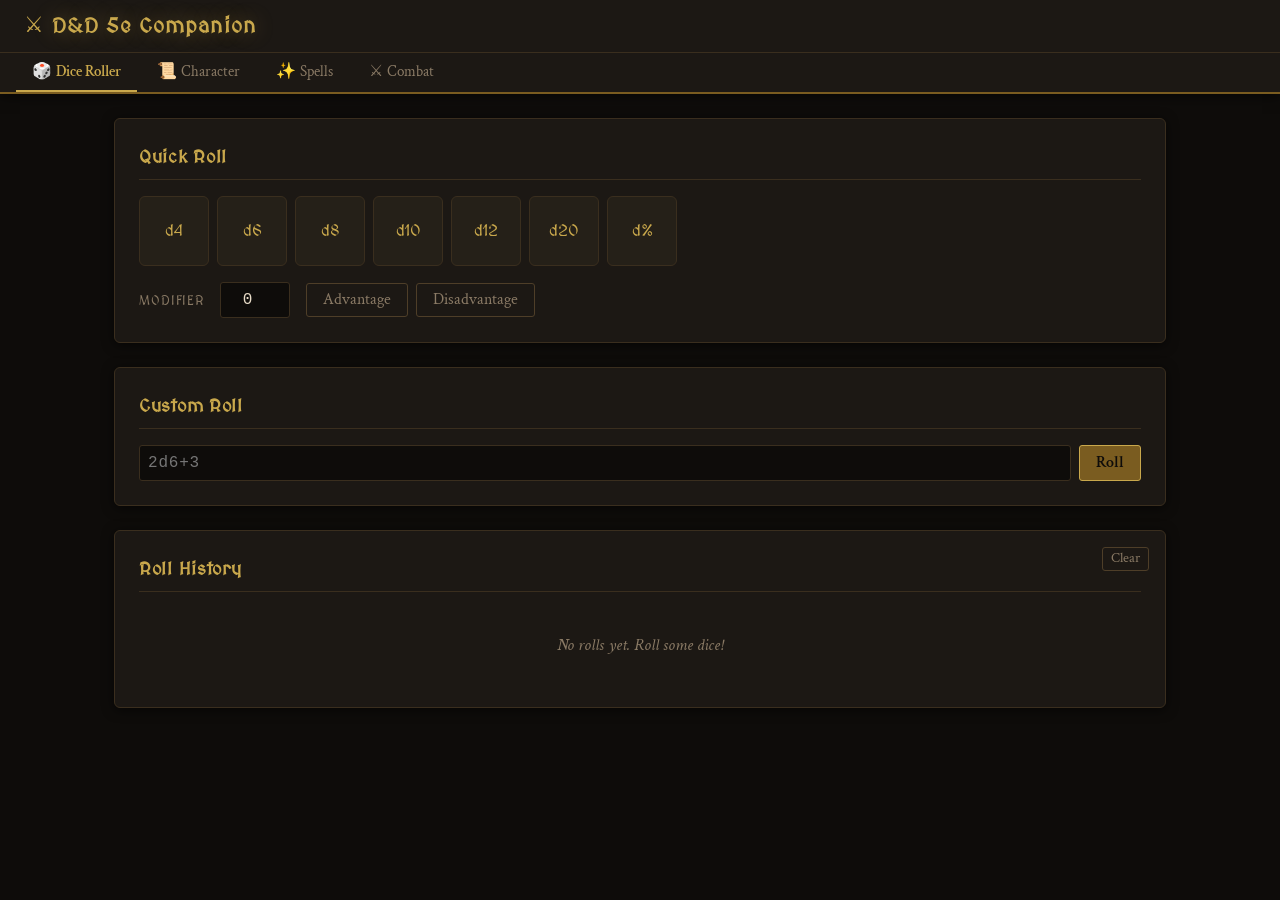
==== index.html @ 8cc09885 "feat: initial modular D&D 5e web app scaffold Four self-contained modules (dice-roller, character-sh" ====
<!DOCTYPE html>
<html lang="en">
<head>
  <meta charset="UTF-8" />
  <meta name="viewport" content="width=device-width, initial-scale=1.0" />
  <title>D&D 5e Companion</title>
  <link rel="preconnect" href="https://fonts.googleapis.com" />
  <link rel="preconnect" href="https://fonts.gstatic.com" crossorigin />
  <link href="https://fonts.googleapis.com/css2?family=Crimson+Text:ital,wght@0,400;0,600;1,400&family=MedievalSharp&display=swap" rel="stylesheet" />
  <link rel="stylesheet" href="styles/global.css" />
</head>
<body>
  <header class="app-header">
    <div class="app-title">
      <span class="app-title-icon">⚔</span>
      <h1>D&D 5e Companion</h1>
    </div>
    <nav class="app-nav" role="navigation" aria-label="Module navigation">
      <button class="nav-btn active" data-module="dice-roller" aria-current="page">
        <span class="nav-icon">🎲</span>
        <span class="nav-label">Dice Roller</span>
      </button>
      <button class="nav-btn" data-module="character-sheet">
        <span class="nav-icon">📜</span>
        <span class="nav-label">Character</span>
      </button>
      <button class="nav-btn" data-module="spell-tracker">
        <span class="nav-icon">✨</span>
        <span class="nav-label">Spells</span>
      </button>
      <button class="nav-btn" data-module="combat-tracker">
        <span class="nav-icon">⚔</span>
        <span class="nav-label">Combat</span>
      </button>
    </nav>
  </header>

  <main id="app" class="app-main" role="main"></main>

  <div id="toast-container" class="toast-container" aria-live="polite"></div>

  <script type="module" src="app.js"></script>
</body>
</html>
---- styles/global.css ----
/* ============================================================
   D&D 5e Companion - Global Styles & Design Tokens
   ============================================================ */

:root {
  /* Color palette */
  --color-bg:          #0e0c0a;
  --color-surface:     #1c1814;
  --color-surface-2:   #252018;
  --color-border:      #3a2e1e;
  --color-border-light:#4e3e28;
  --color-gold:        #c9a84c;
  --color-gold-dim:    #7a5c20;
  --color-gold-bright: #e8c76a;
  --color-text:        #e8dcc8;
  --color-text-muted:  #8a7a65;
  --color-text-dim:    #5a4e3c;
  --color-danger:      #c0392b;
  --color-danger-dim:  #7a1a10;
  --color-success:     #27ae60;
  --color-success-dim: #145a32;
  --color-warning:     #e67e22;
  --color-info:        #2980b9;

  /* Conditions */
  --color-condition:   #6c3483;

  /* Typography */
  --font-display: 'MedievalSharp', 'Georgia', serif;
  --font-body:    'Crimson Text', 'Georgia', serif;
  --font-mono:    'Courier New', monospace;

  /* Spacing scale */
  --space-xs: 4px;
  --space-sm: 8px;
  --space-md: 16px;
  --space-lg: 24px;
  --space-xl: 32px;
  --space-2xl: 48px;

  /* Shape */
  --radius-sm: 3px;
  --radius-md: 6px;
  --radius-lg: 10px;

  /* Shadows */
  --shadow-sm:  0 1px 4px rgba(0,0,0,0.5);
  --shadow-md:  0 2px 12px rgba(0,0,0,0.6);
  --shadow-lg:  0 4px 24px rgba(0,0,0,0.8);
  --shadow-gold: 0 0 12px rgba(201,168,76,0.3);

  /* Transitions */
  --transition-fast: 120ms ease;
  --transition-base: 200ms ease;
}

/* ---- Reset ---- */
*, *::before, *::after { box-sizing: border-box; margin: 0; padding: 0; }

html { font-size: 16px; }

body {
  background-color: var(--color-bg);
  color: var(--color-text);
  font-family: var(--font-body);
  font-size: 1.05rem;
  line-height: 1.6;
  min-height: 100vh;
  display: flex;
  flex-direction: column;
}

/* ---- App Shell ---- */
.app-header {
  background: var(--color-surface);
  border-bottom: 2px solid var(--color-gold-dim);
  box-shadow: var(--shadow-md);
  position: sticky;
  top: 0;
  z-index: 100;
}

.app-title {
  display: flex;
  align-items: center;
  gap: var(--space-sm);
  padding: var(--space-sm) var(--space-lg);
  border-bottom: 1px solid var(--color-border);
}

.app-title-icon {
  font-size: 1.4rem;
  color: var(--color-gold);
}

.app-title h1 {
  font-family: var(--font-display);
  font-size: 1.3rem;
  color: var(--color-gold);
  letter-spacing: 0.05em;
  text-shadow: 0 0 20px rgba(201,168,76,0.4);
}

.app-nav {
  display: flex;
  padding: 0 var(--space-md);
  gap: var(--space-xs);
  overflow-x: auto;
}

.nav-btn {
  display: flex;
  align-items: center;
  gap: var(--space-xs);
  padding: var(--space-sm) var(--space-md);
  background: transparent;
  border: none;
  border-bottom: 2px solid transparent;
  color: var(--color-text-muted);
  font-family: var(--font-body);
  font-size: 0.95rem;
  cursor: pointer;
  transition: color var(--transition-fast), border-color var(--transition-fast);
  white-space: nowrap;
}

.nav-btn:hover {
  color: var(--color-text);
  border-bottom-color: var(--color-gold-dim);
}

.nav-btn.active {
  color: var(--color-gold);
  border-bottom-color: var(--color-gold);
  font-weight: 600;
}

.nav-icon { font-size: 1rem; }

.app-main {
  flex: 1;
  padding: var(--space-lg);
  max-width: 1100px;
  margin: 0 auto;
  width: 100%;
}

/* ---- Module states ---- */
.module-loading {
  text-align: center;
  color: var(--color-text-muted);
  padding: var(--space-2xl);
  font-style: italic;
}

.module-error {
  background: var(--color-surface);
  border: 1px solid var(--color-danger);
  border-radius: var(--radius-md);
  padding: var(--space-lg);
  color: var(--color-danger);
}

.module-error pre {
  margin-top: var(--space-sm);
  font-size: 0.8rem;
  color: var(--color-text-muted);
  white-space: pre-wrap;
}

/* ---- Shared UI utilities ---- */
.panel {
  background: var(--color-surface);
  border: 1px solid var(--color-border);
  border-radius: var(--radius-md);
  padding: var(--space-lg);
  box-shadow: var(--shadow-md);
}

.panel-title {
  font-family: var(--font-display);
  font-size: 1.1rem;
  color: var(--color-gold);
  letter-spacing: 0.04em;
  margin-bottom: var(--space-md);
  padding-bottom: var(--space-sm);
  border-bottom: 1px solid var(--color-border);
}

.section-divider {
  display: flex;
  align-items: center;
  gap: var(--space-sm);
  margin: var(--space-md) 0;
  color: var(--color-gold-dim);
  font-family: var(--font-display);
  font-size: 0.8rem;
  letter-spacing: 0.1em;
  text-transform: uppercase;
}

.section-divider::before,
.section-divider::after {
  content: '';
  flex: 1;
  height: 1px;
  background: var(--color-border);
}

/* ---- Buttons ---- */
.btn {
  display: inline-flex;
  align-items: center;
  justify-content: center;
  gap: var(--space-xs);
  padding: var(--space-sm) var(--space-md);
  border: 1px solid transparent;
  border-radius: var(--radius-sm);
  font-family: var(--font-body);
  font-size: 1rem;
  cursor: pointer;
  transition: all var(--transition-fast);
  line-height: 1;
}

.btn:disabled {
  opacity: 0.4;
  cursor: not-allowed;
}

.btn-primary {
  background: var(--color-gold-dim);
  border-color: var(--color-gold);
  color: var(--color-bg);
  font-weight: 600;
}

.btn-primary:hover:not(:disabled) {
  background: var(--color-gold);
  box-shadow: var(--shadow-gold);
}

.btn-danger {
  background: var(--color-danger-dim);
  border-color: var(--color-danger);
  color: var(--color-text);
}

.btn-danger:hover:not(:disabled) {
  background: var(--color-danger);
}

.btn-ghost {
  background: transparent;
  border-color: var(--color-border-light);
  color: var(--color-text-muted);
}

.btn-ghost:hover:not(:disabled) {
  border-color: var(--color-gold-dim);
  color: var(--color-text);
}

.btn-success {
  background: var(--color-success-dim);
  border-color: var(--color-success);
  color: var(--color-text);
}

.btn-success:hover:not(:disabled) {
  background: var(--color-success);
}

.btn-sm {
  padding: var(--space-xs) var(--space-sm);
  font-size: 0.85rem;
}

.btn-lg {
  padding: var(--space-md) var(--space-xl);
  font-size: 1.1rem;
}

/* ---- Form elements ---- */
.field {
  display: flex;
  flex-direction: column;
  gap: var(--space-xs);
}

.field-label {
  font-size: 0.8rem;
  color: var(--color-text-muted);
  text-transform: uppercase;
  letter-spacing: 0.07em;
  font-family: var(--font-display);
}

.input, .select, .textarea {
  background: var(--color-bg);
  border: 1px solid var(--color-border);
  border-radius: var(--radius-sm);
  color: var(--color-text);
  font-family: var(--font-body);
  font-size: 1rem;
  padding: var(--space-sm);
  transition: border-color var(--transition-fast);
  width: 100%;
}

.input:focus, .select:focus, .textarea:focus {
  outline: none;
  border-color: var(--color-gold-dim);
}

.input[type="number"] {
  font-family: var(--font-mono);
  text-align: center;
}

/* ---- Toast notifications ---- */
.toast-container {
  position: fixed;
  bottom: var(--space-lg);
  right: var(--space-lg);
  display: flex;
  flex-direction: column;
  gap: var(--space-sm);
  z-index: 1000;
  pointer-events: none;
}

.toast {
  background: var(--color-surface);
  border: 1px solid var(--color-border);
  border-radius: var(--radius-md);
  padding: var(--space-sm) var(--space-md);
  font-size: 0.9rem;
  box-shadow: var(--shadow-md);
  animation: toast-in 200ms ease forwards;
  pointer-events: auto;
}

.toast.success { border-color: var(--color-success); color: var(--color-success); }
.toast.danger  { border-color: var(--color-danger);  color: var(--color-danger); }
.toast.info    { border-color: var(--color-gold);    color: var(--color-gold); }

@keyframes toast-in {
  from { opacity: 0; transform: translateY(8px); }
  to   { opacity: 1; transform: translateY(0); }
}

/* ---- Grid helpers ---- */
.grid-2 { display: grid; grid-template-columns: 1fr 1fr; gap: var(--space-md); }
.grid-3 { display: grid; grid-template-columns: 1fr 1fr 1fr; gap: var(--space-md); }
.grid-4 { display: grid; grid-template-columns: repeat(4, 1fr); gap: var(--space-md); }
.grid-6 { display: grid; grid-template-columns: repeat(6, 1fr); gap: var(--space-md); }

/* ---- Responsive ---- */
@media (max-width: 700px) {
  .app-main { padding: var(--space-md); }
  .grid-2, .grid-3, .grid-4, .grid-6 { grid-template-columns: 1fr 1fr; }
  .nav-label { display: none; }
  .nav-btn { padding: var(--space-sm); }
  .nav-icon { font-size: 1.3rem; }
}

@media (max-width: 400px) {
  .grid-2, .grid-3, .grid-4, .grid-6 { grid-template-columns: 1fr; }
}
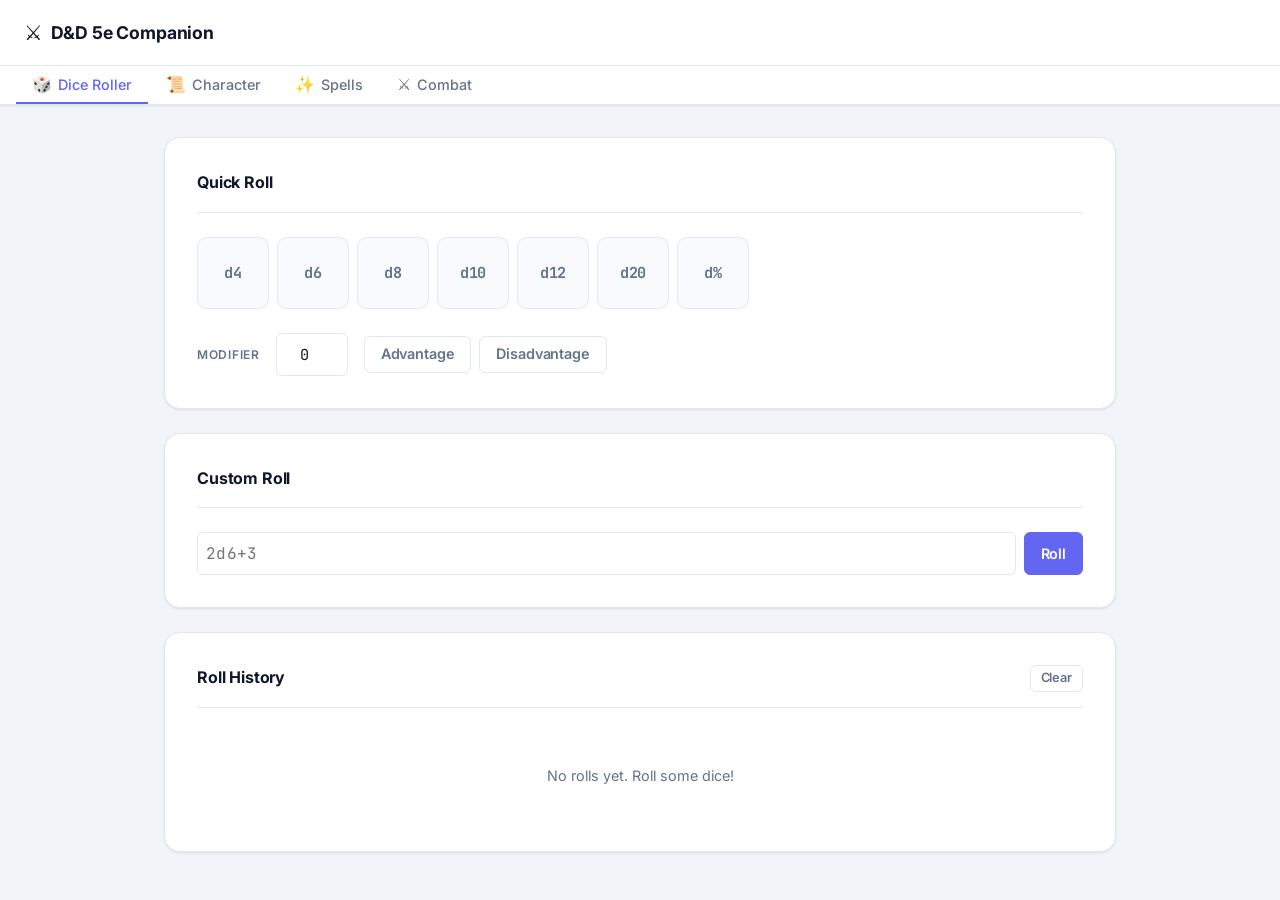
==== commit 5bed9ac0: "redesign: clean modern theme with Inter font and indigo accent Replace dark fantasy theme with a lig" ====
--- a/index.html
+++ b/index.html
@@ -6,7 +6,7 @@
   <title>D&D 5e Companion</title>
   <link rel="preconnect" href="https://fonts.googleapis.com" />
   <link rel="preconnect" href="https://fonts.gstatic.com" crossorigin />
-  <link href="https://fonts.googleapis.com/css2?family=Crimson+Text:ital,wght@0,400;0,600;1,400&family=MedievalSharp&display=swap" rel="stylesheet" />
+  <link href="https://fonts.googleapis.com/css2?family=Inter:wght@400;500;600;700&family=JetBrains+Mono:wght@400;500&display=swap" rel="stylesheet" />
   <link rel="stylesheet" href="styles/global.css" />
 </head>
 <body>
--- a/styles/global.css
+++ b/styles/global.css
@@ -1,53 +1,65 @@
 /* ============================================================
-   D&D 5e Companion - Global Styles & Design Tokens
+   D&D 5e Companion — Clean Modern Theme
    ============================================================ */
 
 :root {
-  /* Color palette */
-  --color-bg:          #0e0c0a;
-  --color-surface:     #1c1814;
-  --color-surface-2:   #252018;
-  --color-border:      #3a2e1e;
-  --color-border-light:#4e3e28;
-  --color-gold:        #c9a84c;
-  --color-gold-dim:    #7a5c20;
-  --color-gold-bright: #e8c76a;
-  --color-text:        #e8dcc8;
-  --color-text-muted:  #8a7a65;
-  --color-text-dim:    #5a4e3c;
-  --color-danger:      #c0392b;
-  --color-danger-dim:  #7a1a10;
-  --color-success:     #27ae60;
-  --color-success-dim: #145a32;
-  --color-warning:     #e67e22;
-  --color-info:        #2980b9;
-
-  /* Conditions */
-  --color-condition:   #6c3483;
+  /* Colors */
+  --color-bg:           #f1f5f9;
+  --color-surface:      #ffffff;
+  --color-surface-2:    #f8fafc;
+  --color-border:       #e2e8f0;
+  --color-border-light: #cbd5e1;
+
+  --color-accent:       #6366f1;
+  --color-accent-dark:  #4f46e5;
+  --color-accent-light: #818cf8;
+  --color-accent-bg:    #eef2ff;
+  --color-accent-text:  #3730a3;
+
+  --color-text:         #0f172a;
+  --color-text-muted:   #64748b;
+  --color-text-dim:     #94a3b8;
+
+  --color-danger:       #ef4444;
+  --color-danger-bg:    #fef2f2;
+  --color-danger-dark:  #b91c1c;
+  --color-success:      #22c55e;
+  --color-success-bg:   #f0fdf4;
+  --color-success-dark: #15803d;
+  --color-warning:      #f59e0b;
+  --color-warning-bg:   #fffbeb;
+  --color-info:         #3b82f6;
+  --color-condition:    #7c3aed;
+
+  /* Gold — kept for D&D flavor accents */
+  --color-gold:         #d97706;
+  --color-gold-dim:     #92400e;
+  --color-gold-bright:  #fbbf24;
 
   /* Typography */
-  --font-display: 'MedievalSharp', 'Georgia', serif;
-  --font-body:    'Crimson Text', 'Georgia', serif;
-  --font-mono:    'Courier New', monospace;
-
-  /* Spacing scale */
-  --space-xs: 4px;
-  --space-sm: 8px;
-  --space-md: 16px;
-  --space-lg: 24px;
-  --space-xl: 32px;
+  --font-display: 'Inter', system-ui, sans-serif;
+  --font-body:    'Inter', system-ui, sans-serif;
+  --font-mono:    'JetBrains Mono', 'Fira Code', monospace;
+
+  /* Spacing */
+  --space-xs:  4px;
+  --space-sm:  8px;
+  --space-md:  16px;
+  --space-lg:  24px;
+  --space-xl:  32px;
   --space-2xl: 48px;
 
   /* Shape */
-  --radius-sm: 3px;
-  --radius-md: 6px;
-  --radius-lg: 10px;
+  --radius-sm: 6px;
+  --radius-md: 10px;
+  --radius-lg: 16px;
+  --radius-xl: 20px;
 
   /* Shadows */
-  --shadow-sm:  0 1px 4px rgba(0,0,0,0.5);
-  --shadow-md:  0 2px 12px rgba(0,0,0,0.6);
-  --shadow-lg:  0 4px 24px rgba(0,0,0,0.8);
-  --shadow-gold: 0 0 12px rgba(201,168,76,0.3);
+  --shadow-sm:     0 1px 3px rgba(15,23,42,0.06), 0 1px 2px rgba(15,23,42,0.04);
+  --shadow-md:     0 4px 12px rgba(15,23,42,0.08), 0 2px 4px rgba(15,23,42,0.04);
+  --shadow-lg:     0 8px 24px rgba(15,23,42,0.10), 0 4px 8px rgba(15,23,42,0.06);
+  --shadow-accent: 0 4px 14px rgba(99,102,241,0.25);
 
   /* Transitions */
   --transition-fast: 120ms ease;
@@ -56,25 +68,25 @@
 
 /* ---- Reset ---- */
 *, *::before, *::after { box-sizing: border-box; margin: 0; padding: 0; }
-
 html { font-size: 16px; }
 
 body {
-  background-color: var(--color-bg);
+  background: var(--color-bg);
   color: var(--color-text);
   font-family: var(--font-body);
-  font-size: 1.05rem;
+  font-size: 1rem;
   line-height: 1.6;
   min-height: 100vh;
   display: flex;
   flex-direction: column;
+  -webkit-font-smoothing: antialiased;
 }
 
 /* ---- App Shell ---- */
 .app-header {
   background: var(--color-surface);
-  border-bottom: 2px solid var(--color-gold-dim);
-  box-shadow: var(--shadow-md);
+  border-bottom: 1px solid var(--color-border);
+  box-shadow: var(--shadow-sm);
   position: sticky;
   top: 0;
   z-index: 100;
@@ -84,41 +96,41 @@
   display: flex;
   align-items: center;
   gap: var(--space-sm);
-  padding: var(--space-sm) var(--space-lg);
+  padding: var(--space-md) var(--space-lg);
   border-bottom: 1px solid var(--color-border);
 }
 
 .app-title-icon {
-  font-size: 1.4rem;
-  color: var(--color-gold);
+  font-size: 1.3rem;
 }
 
 .app-title h1 {
-  font-family: var(--font-display);
-  font-size: 1.3rem;
-  color: var(--color-gold);
-  letter-spacing: 0.05em;
-  text-shadow: 0 0 20px rgba(201,168,76,0.4);
-}
-
+  font-size: 1.1rem;
+  font-weight: 700;
+  color: var(--color-text);
+  letter-spacing: -0.01em;
+}
+
+/* Nav */
 .app-nav {
   display: flex;
   padding: 0 var(--space-md);
-  gap: var(--space-xs);
+  gap: 2px;
   overflow-x: auto;
 }
 
 .nav-btn {
   display: flex;
   align-items: center;
-  gap: var(--space-xs);
+  gap: 6px;
   padding: var(--space-sm) var(--space-md);
   background: transparent;
   border: none;
   border-bottom: 2px solid transparent;
   color: var(--color-text-muted);
   font-family: var(--font-body);
-  font-size: 0.95rem;
+  font-size: 0.9rem;
+  font-weight: 500;
   cursor: pointer;
   transition: color var(--transition-fast), border-color var(--transition-fast);
   white-space: nowrap;
@@ -126,21 +138,20 @@
 
 .nav-btn:hover {
   color: var(--color-text);
-  border-bottom-color: var(--color-gold-dim);
 }
 
 .nav-btn.active {
-  color: var(--color-gold);
-  border-bottom-color: var(--color-gold);
-  font-weight: 600;
+  color: var(--color-accent);
+  border-bottom-color: var(--color-accent);
 }
 
 .nav-icon { font-size: 1rem; }
 
+/* ---- Main ---- */
 .app-main {
   flex: 1;
-  padding: var(--space-lg);
-  max-width: 1100px;
+  padding: var(--space-xl) var(--space-lg);
+  max-width: 1000px;
   margin: 0 auto;
   width: 100%;
 }
@@ -150,15 +161,15 @@
   text-align: center;
   color: var(--color-text-muted);
   padding: var(--space-2xl);
-  font-style: italic;
+  font-size: 0.95rem;
 }
 
 .module-error {
-  background: var(--color-surface);
+  background: var(--color-danger-bg);
   border: 1px solid var(--color-danger);
   border-radius: var(--radius-md);
   padding: var(--space-lg);
-  color: var(--color-danger);
+  color: var(--color-danger-dark);
 }
 
 .module-error pre {
@@ -168,23 +179,23 @@
   white-space: pre-wrap;
 }
 
-/* ---- Shared UI utilities ---- */
+/* ---- Panel ---- */
 .panel {
   background: var(--color-surface);
   border: 1px solid var(--color-border);
-  border-radius: var(--radius-md);
-  padding: var(--space-lg);
-  box-shadow: var(--shadow-md);
+  border-radius: var(--radius-lg);
+  padding: var(--space-xl);
+  box-shadow: var(--shadow-sm);
 }
 
 .panel-title {
-  font-family: var(--font-display);
-  font-size: 1.1rem;
-  color: var(--color-gold);
-  letter-spacing: 0.04em;
-  margin-bottom: var(--space-md);
-  padding-bottom: var(--space-sm);
+  font-size: 1rem;
+  font-weight: 700;
+  color: var(--color-text);
+  margin-bottom: var(--space-lg);
+  padding-bottom: var(--space-md);
   border-bottom: 1px solid var(--color-border);
+  letter-spacing: -0.01em;
 }
 
 .section-divider {
@@ -192,13 +203,12 @@
   align-items: center;
   gap: var(--space-sm);
   margin: var(--space-md) 0;
-  color: var(--color-gold-dim);
-  font-family: var(--font-display);
-  font-size: 0.8rem;
-  letter-spacing: 0.1em;
+  color: var(--color-text-dim);
+  font-size: 0.75rem;
+  letter-spacing: 0.08em;
   text-transform: uppercase;
-}
-
+  font-weight: 600;
+}
 .section-divider::before,
 .section-divider::after {
   content: '';
@@ -212,105 +222,105 @@
   display: inline-flex;
   align-items: center;
   justify-content: center;
-  gap: var(--space-xs);
-  padding: var(--space-sm) var(--space-md);
-  border: 1px solid transparent;
+  gap: 6px;
+  padding: 10px var(--space-md);
+  border: 1.5px solid transparent;
   border-radius: var(--radius-sm);
   font-family: var(--font-body);
-  font-size: 1rem;
+  font-size: 0.9rem;
+  font-weight: 600;
   cursor: pointer;
   transition: all var(--transition-fast);
   line-height: 1;
-}
-
-.btn:disabled {
-  opacity: 0.4;
-  cursor: not-allowed;
-}
+  letter-spacing: -0.01em;
+}
+
+.btn:disabled { opacity: 0.4; cursor: not-allowed; }
 
 .btn-primary {
-  background: var(--color-gold-dim);
-  border-color: var(--color-gold);
-  color: var(--color-bg);
-  font-weight: 600;
-}
-
+  background: var(--color-accent);
+  border-color: var(--color-accent);
+  color: #fff;
+}
 .btn-primary:hover:not(:disabled) {
-  background: var(--color-gold);
-  box-shadow: var(--shadow-gold);
+  background: var(--color-accent-dark);
+  border-color: var(--color-accent-dark);
+  box-shadow: var(--shadow-accent);
 }
 
 .btn-danger {
-  background: var(--color-danger-dim);
+  background: var(--color-danger-bg);
   border-color: var(--color-danger);
-  color: var(--color-text);
-}
-
+  color: var(--color-danger-dark);
+}
 .btn-danger:hover:not(:disabled) {
   background: var(--color-danger);
+  color: #fff;
 }
 
 .btn-ghost {
   background: transparent;
+  border-color: var(--color-border);
+  color: var(--color-text-muted);
+}
+.btn-ghost:hover:not(:disabled) {
   border-color: var(--color-border-light);
-  color: var(--color-text-muted);
-}
-
-.btn-ghost:hover:not(:disabled) {
-  border-color: var(--color-gold-dim);
-  color: var(--color-text);
+  color: var(--color-text);
+  background: var(--color-surface-2);
 }
 
 .btn-success {
-  background: var(--color-success-dim);
+  background: var(--color-success-bg);
   border-color: var(--color-success);
-  color: var(--color-text);
-}
-
+  color: var(--color-success-dark);
+}
 .btn-success:hover:not(:disabled) {
   background: var(--color-success);
+  color: #fff;
 }
 
 .btn-sm {
-  padding: var(--space-xs) var(--space-sm);
-  font-size: 0.85rem;
+  padding: 6px 10px;
+  font-size: 0.8rem;
 }
 
 .btn-lg {
-  padding: var(--space-md) var(--space-xl);
-  font-size: 1.1rem;
+  padding: 14px var(--space-xl);
+  font-size: 1rem;
+  border-radius: var(--radius-md);
 }
 
 /* ---- Form elements ---- */
 .field {
   display: flex;
   flex-direction: column;
-  gap: var(--space-xs);
+  gap: 6px;
 }
 
 .field-label {
-  font-size: 0.8rem;
+  font-size: 0.75rem;
+  font-weight: 600;
   color: var(--color-text-muted);
   text-transform: uppercase;
-  letter-spacing: 0.07em;
-  font-family: var(--font-display);
+  letter-spacing: 0.06em;
 }
 
 .input, .select, .textarea {
-  background: var(--color-bg);
-  border: 1px solid var(--color-border);
+  background: var(--color-surface);
+  border: 1.5px solid var(--color-border);
   border-radius: var(--radius-sm);
   color: var(--color-text);
   font-family: var(--font-body);
-  font-size: 1rem;
-  padding: var(--space-sm);
-  transition: border-color var(--transition-fast);
+  font-size: 0.95rem;
+  padding: 10px var(--space-sm);
+  transition: border-color var(--transition-fast), box-shadow var(--transition-fast);
   width: 100%;
 }
 
 .input:focus, .select:focus, .textarea:focus {
   outline: none;
-  border-color: var(--color-gold-dim);
+  border-color: var(--color-accent);
+  box-shadow: 0 0 0 3px rgba(99,102,241,0.12);
 }
 
 .input[type="number"] {
@@ -318,7 +328,16 @@
   text-align: center;
 }
 
-/* ---- Toast notifications ---- */
+.select {
+  cursor: pointer;
+  appearance: none;
+  background-image: url("data:image/svg+xml,%3Csvg xmlns='http://www.w3.org/2000/svg' width='12' height='12' viewBox='0 0 24 24' fill='none' stroke='%2364748b' stroke-width='2'%3E%3Cpolyline points='6 9 12 15 18 9'/%3E%3C/svg%3E");
+  background-repeat: no-repeat;
+  background-position: right 10px center;
+  padding-right: 30px;
+}
+
+/* ---- Toast ---- */
 .toast-container {
   position: fixed;
   bottom: var(--space-lg);
@@ -332,18 +351,19 @@
 
 .toast {
   background: var(--color-surface);
-  border: 1px solid var(--color-border);
+  border: 1.5px solid var(--color-border);
   border-radius: var(--radius-md);
-  padding: var(--space-sm) var(--space-md);
-  font-size: 0.9rem;
+  padding: 10px var(--space-md);
+  font-size: 0.875rem;
+  font-weight: 500;
   box-shadow: var(--shadow-md);
   animation: toast-in 200ms ease forwards;
   pointer-events: auto;
 }
 
-.toast.success { border-color: var(--color-success); color: var(--color-success); }
-.toast.danger  { border-color: var(--color-danger);  color: var(--color-danger); }
-.toast.info    { border-color: var(--color-gold);    color: var(--color-gold); }
+.toast.success { border-color: var(--color-success); color: var(--color-success-dark); }
+.toast.danger  { border-color: var(--color-danger);  color: var(--color-danger-dark); }
+.toast.info    { border-color: var(--color-accent);  color: var(--color-accent-dark); }
 
 @keyframes toast-in {
   from { opacity: 0; transform: translateY(8px); }
@@ -358,8 +378,9 @@
 
 /* ---- Responsive ---- */
 @media (max-width: 700px) {
-  .app-main { padding: var(--space-md); }
-  .grid-2, .grid-3, .grid-4, .grid-6 { grid-template-columns: 1fr 1fr; }
+  .app-main { padding: var(--space-lg) var(--space-md); }
+  .panel { padding: var(--space-lg); }
+  .grid-3, .grid-4, .grid-6 { grid-template-columns: 1fr 1fr; }
   .nav-label { display: none; }
   .nav-btn { padding: var(--space-sm); }
   .nav-icon { font-size: 1.3rem; }
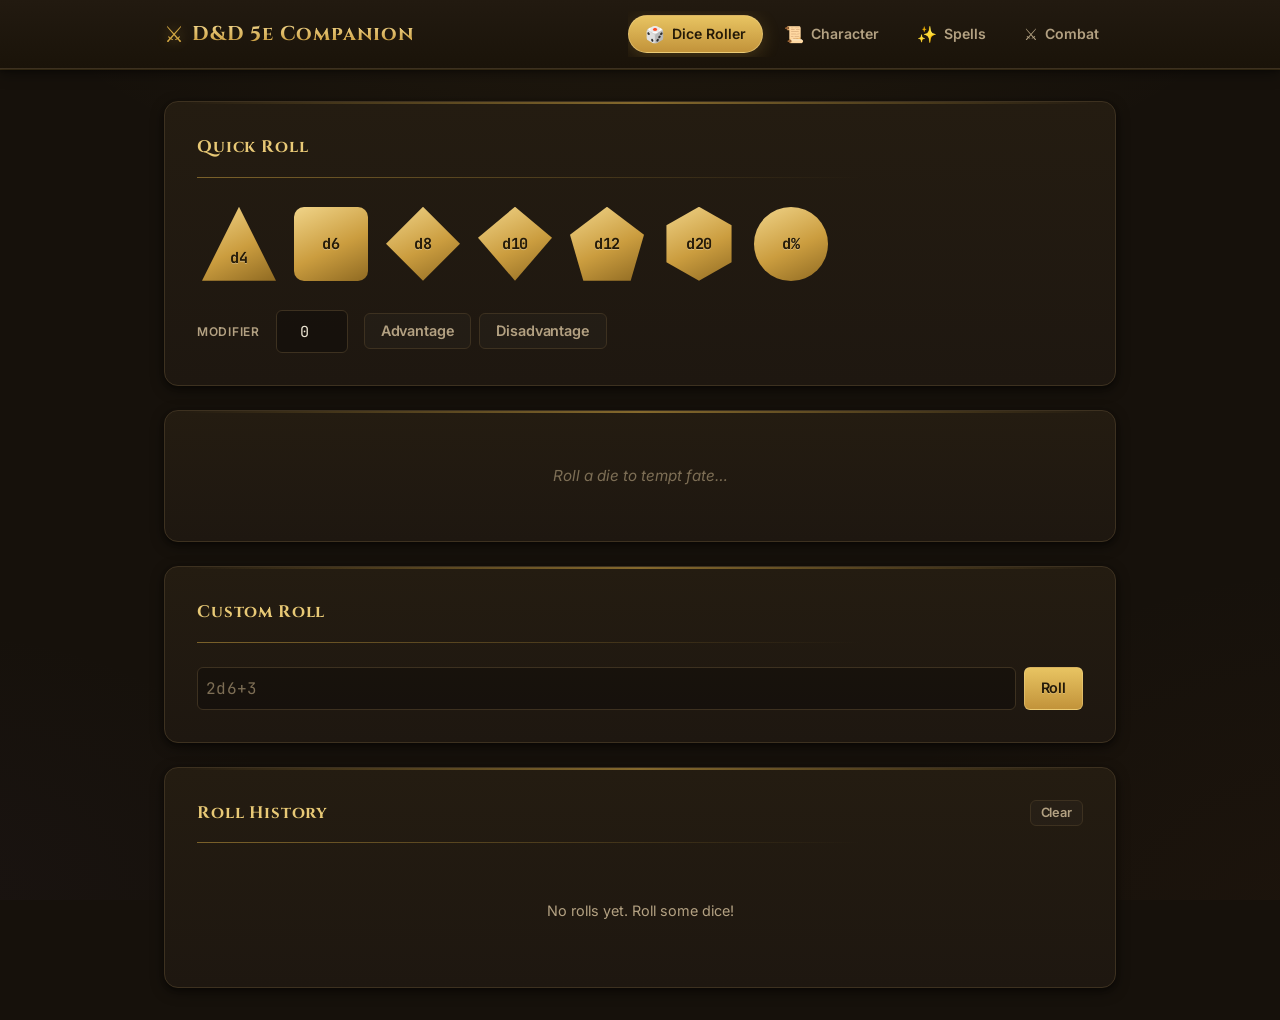
==== commit ab81fc76: "Redesign UI with dark fantasy 'Tavern' theme and dice roller upgrades - Rework global.css: candlelit" ====
--- a/index.html
+++ b/index.html
@@ -6,11 +6,13 @@
   <title>D&D 5e Companion</title>
   <link rel="preconnect" href="https://fonts.googleapis.com" />
   <link rel="preconnect" href="https://fonts.gstatic.com" crossorigin />
-  <link href="https://fonts.googleapis.com/css2?family=Inter:wght@400;500;600;700&family=JetBrains+Mono:wght@400;500&display=swap" rel="stylesheet" />
+  <meta name="theme-color" content="#1a1309" />
+  <link href="https://fonts.googleapis.com/css2?family=Cinzel:wght@600;700;800&family=Inter:wght@400;500;600;700&family=JetBrains+Mono:wght@400;500;700&display=swap" rel="stylesheet" />
   <link rel="stylesheet" href="styles/global.css" />
 </head>
 <body>
   <header class="app-header">
+    <div class="header-inner">
     <div class="app-title">
       <span class="app-title-icon">⚔</span>
       <h1>D&D 5e Companion</h1>
@@ -33,6 +35,7 @@
         <span class="nav-label">Combat</span>
       </button>
     </nav>
+    </div>
   </header>
 
   <main id="app" class="app-main" role="main"></main>
--- a/styles/global.css
+++ b/styles/global.css
@@ -1,43 +1,44 @@
 /* ============================================================
-   D&D 5e Companion — Clean Modern Theme
+   D&D 5e Companion — Tavern Dark Theme
+   Warm candlelit darks, antique gold, and a fantasy display face.
    ============================================================ */
 
 :root {
   /* Colors */
-  --color-bg:           #f1f5f9;
-  --color-surface:      #ffffff;
-  --color-surface-2:    #f8fafc;
-  --color-border:       #e2e8f0;
-  --color-border-light: #cbd5e1;
-
-  --color-accent:       #6366f1;
-  --color-accent-dark:  #4f46e5;
-  --color-accent-light: #818cf8;
-  --color-accent-bg:    #eef2ff;
-  --color-accent-text:  #3730a3;
-
-  --color-text:         #0f172a;
-  --color-text-muted:   #64748b;
-  --color-text-dim:     #94a3b8;
-
-  --color-danger:       #ef4444;
-  --color-danger-bg:    #fef2f2;
-  --color-danger-dark:  #b91c1c;
-  --color-success:      #22c55e;
-  --color-success-bg:   #f0fdf4;
-  --color-success-dark: #15803d;
-  --color-warning:      #f59e0b;
-  --color-warning-bg:   #fffbeb;
-  --color-info:         #3b82f6;
-  --color-condition:    #7c3aed;
-
-  /* Gold — kept for D&D flavor accents */
-  --color-gold:         #d97706;
-  --color-gold-dim:     #92400e;
-  --color-gold-bright:  #fbbf24;
+  --color-bg:           #16110b;
+  --color-surface:      #211a11;
+  --color-surface-2:    #2a2115;
+  --color-border:       #3d3120;
+  --color-border-light: #55452c;
+
+  --color-accent:       #d4a843;
+  --color-accent-dark:  #e8c976;
+  --color-accent-light: #f0d489;
+  --color-accent-bg:    #2e2512;
+  --color-accent-text:  #e8c976;
+
+  --color-text:         #ece4d2;
+  --color-text-muted:   #b3a182;
+  --color-text-dim:     #7d6e55;
+
+  --color-danger:       #d9534f;
+  --color-danger-bg:    #2e1713;
+  --color-danger-dark:  #f2948c;
+  --color-success:      #5cb87a;
+  --color-success-bg:   #15261a;
+  --color-success-dark: #8fdcab;
+  --color-warning:      #e0a93f;
+  --color-warning-bg:   #2e2410;
+  --color-info:         #6fa8dc;
+  --color-condition:    #8c6bcf;
+
+  /* Gold — D&D flavor accents */
+  --color-gold:         #d4a843;
+  --color-gold-dim:     #8f7427;
+  --color-gold-bright:  #f0d489;
 
   /* Typography */
-  --font-display: 'Inter', system-ui, sans-serif;
+  --font-display: 'Cinzel', 'Georgia', 'Times New Roman', serif;
   --font-body:    'Inter', system-ui, sans-serif;
   --font-mono:    'JetBrains Mono', 'Fira Code', monospace;
 
@@ -52,14 +53,14 @@
   /* Shape */
   --radius-sm: 6px;
   --radius-md: 10px;
-  --radius-lg: 16px;
-  --radius-xl: 20px;
+  --radius-lg: 14px;
+  --radius-xl: 18px;
 
   /* Shadows */
-  --shadow-sm:     0 1px 3px rgba(15,23,42,0.06), 0 1px 2px rgba(15,23,42,0.04);
-  --shadow-md:     0 4px 12px rgba(15,23,42,0.08), 0 2px 4px rgba(15,23,42,0.04);
-  --shadow-lg:     0 8px 24px rgba(15,23,42,0.10), 0 4px 8px rgba(15,23,42,0.06);
-  --shadow-accent: 0 4px 14px rgba(99,102,241,0.25);
+  --shadow-sm:     0 1px 3px rgba(0,0,0,0.4), 0 1px 2px rgba(0,0,0,0.3);
+  --shadow-md:     0 4px 14px rgba(0,0,0,0.45), 0 2px 4px rgba(0,0,0,0.3);
+  --shadow-lg:     0 10px 30px rgba(0,0,0,0.55), 0 4px 10px rgba(0,0,0,0.35);
+  --shadow-accent: 0 4px 18px rgba(212,168,67,0.22);
 
   /* Transitions */
   --transition-fast: 120ms ease;
@@ -71,7 +72,12 @@
 html { font-size: 16px; }
 
 body {
-  background: var(--color-bg);
+  background:
+    radial-gradient(1100px 480px at 50% -8%, rgba(212,168,67,0.07), transparent 60%),
+    radial-gradient(900px 700px at 105% 105%, rgba(140,70,30,0.06), transparent 55%),
+    radial-gradient(700px 500px at -5% 100%, rgba(90,60,120,0.05), transparent 55%),
+    var(--color-bg);
+  background-attachment: fixed;
   color: var(--color-text);
   font-family: var(--font-body);
   font-size: 1rem;
@@ -84,65 +90,85 @@
 
 /* ---- App Shell ---- */
 .app-header {
-  background: var(--color-surface);
+  background: linear-gradient(180deg, #221a10 0%, #1a1309 100%);
   border-bottom: 1px solid var(--color-border);
-  box-shadow: var(--shadow-sm);
+  box-shadow: 0 1px 0 rgba(212,168,67,0.18), var(--shadow-md);
   position: sticky;
   top: 0;
   z-index: 100;
 }
 
+.header-inner {
+  display: flex;
+  align-items: center;
+  justify-content: space-between;
+  gap: var(--space-md);
+  flex-wrap: wrap;
+  max-width: 1000px;
+  margin: 0 auto;
+  padding: var(--space-sm) var(--space-lg);
+}
+
 .app-title {
   display: flex;
   align-items: center;
   gap: var(--space-sm);
-  padding: var(--space-md) var(--space-lg);
-  border-bottom: 1px solid var(--color-border);
+  padding: var(--space-sm) 0;
 }
 
 .app-title-icon {
-  font-size: 1.3rem;
+  font-size: 1.4rem;
+  color: var(--color-gold);
+  filter: drop-shadow(0 0 6px rgba(212,168,67,0.4));
 }
 
 .app-title h1 {
-  font-size: 1.1rem;
+  font-family: var(--font-display);
+  font-size: 1.25rem;
   font-weight: 700;
-  color: var(--color-text);
-  letter-spacing: -0.01em;
+  letter-spacing: 0.04em;
+  background: linear-gradient(180deg, #f0d489 20%, #c89a3b 80%);
+  -webkit-background-clip: text;
+  background-clip: text;
+  -webkit-text-fill-color: transparent;
+  white-space: nowrap;
 }
 
 /* Nav */
 .app-nav {
   display: flex;
-  padding: 0 var(--space-md);
-  gap: 2px;
+  gap: var(--space-xs);
   overflow-x: auto;
+  padding: var(--space-xs) 0;
 }
 
 .nav-btn {
   display: flex;
   align-items: center;
-  gap: 6px;
+  gap: 7px;
   padding: var(--space-sm) var(--space-md);
   background: transparent;
-  border: none;
-  border-bottom: 2px solid transparent;
+  border: 1px solid transparent;
+  border-radius: 99px;
   color: var(--color-text-muted);
   font-family: var(--font-body);
-  font-size: 0.9rem;
-  font-weight: 500;
+  font-size: 0.88rem;
+  font-weight: 600;
   cursor: pointer;
-  transition: color var(--transition-fast), border-color var(--transition-fast);
+  transition: all var(--transition-fast);
   white-space: nowrap;
 }
 
 .nav-btn:hover {
   color: var(--color-text);
+  background: rgba(212,168,67,0.08);
 }
 
 .nav-btn.active {
-  color: var(--color-accent);
-  border-bottom-color: var(--color-accent);
+  color: #241a08;
+  background: linear-gradient(180deg, #e8c462, #c2933a);
+  border-color: rgba(240,212,137,0.5);
+  box-shadow: var(--shadow-accent);
 }
 
 .nav-icon { font-size: 1rem; }
@@ -181,21 +207,37 @@
 
 /* ---- Panel ---- */
 .panel {
-  background: var(--color-surface);
+  position: relative;
+  background: linear-gradient(180deg, #241c11 0%, #1e1710 100%);
   border: 1px solid var(--color-border);
   border-radius: var(--radius-lg);
   padding: var(--space-xl);
-  box-shadow: var(--shadow-sm);
+  box-shadow: var(--shadow-md);
+  overflow: hidden;
+}
+
+/* Gold hairline across the top of every panel */
+.panel::before {
+  content: '';
+  position: absolute;
+  top: 0;
+  left: 0;
+  right: 0;
+  height: 2px;
+  background: linear-gradient(90deg, transparent 2%, rgba(212,168,67,0.55) 50%, transparent 98%);
+  pointer-events: none;
 }
 
 .panel-title {
-  font-size: 1rem;
+  font-family: var(--font-display);
+  font-size: 1.05rem;
   font-weight: 700;
-  color: var(--color-text);
+  color: var(--color-accent-dark);
+  letter-spacing: 0.05em;
   margin-bottom: var(--space-lg);
   padding-bottom: var(--space-md);
-  border-bottom: 1px solid var(--color-border);
-  letter-spacing: -0.01em;
+  border-bottom: 1px solid;
+  border-image: linear-gradient(90deg, rgba(212,168,67,0.5), transparent 75%) 1;
 }
 
 .section-divider {
@@ -238,28 +280,30 @@
 .btn:disabled { opacity: 0.4; cursor: not-allowed; }
 
 .btn-primary {
-  background: var(--color-accent);
-  border-color: var(--color-accent);
-  color: #fff;
+  background: linear-gradient(180deg, #e8c462, #c2933a);
+  border-color: rgba(240,212,137,0.45);
+  color: #241a08;
+  text-shadow: 0 1px 0 rgba(255,255,255,0.2);
 }
 .btn-primary:hover:not(:disabled) {
-  background: var(--color-accent-dark);
-  border-color: var(--color-accent-dark);
+  background: linear-gradient(180deg, #f0d489, #d4a843);
   box-shadow: var(--shadow-accent);
 }
 
 .btn-danger {
   background: var(--color-danger-bg);
-  border-color: var(--color-danger);
+  border-color: rgba(217,83,79,0.5);
   color: var(--color-danger-dark);
 }
 .btn-danger:hover:not(:disabled) {
   background: var(--color-danger);
+  border-color: var(--color-danger);
   color: #fff;
+  text-shadow: none;
 }
 
 .btn-ghost {
-  background: transparent;
+  background: rgba(255,255,255,0.02);
   border-color: var(--color-border);
   color: var(--color-text-muted);
 }
@@ -271,12 +315,13 @@
 
 .btn-success {
   background: var(--color-success-bg);
-  border-color: var(--color-success);
+  border-color: rgba(92,184,122,0.5);
   color: var(--color-success-dark);
 }
 .btn-success:hover:not(:disabled) {
   background: var(--color-success);
-  color: #fff;
+  border-color: var(--color-success);
+  color: #0c1a10;
 }
 
 .btn-sm {
@@ -306,7 +351,7 @@
 }
 
 .input, .select, .textarea {
-  background: var(--color-surface);
+  background: rgba(0,0,0,0.28);
   border: 1.5px solid var(--color-border);
   border-radius: var(--radius-sm);
   color: var(--color-text);
@@ -317,10 +362,12 @@
   width: 100%;
 }
 
+.input::placeholder, .textarea::placeholder { color: var(--color-text-dim); }
+
 .input:focus, .select:focus, .textarea:focus {
   outline: none;
   border-color: var(--color-accent);
-  box-shadow: 0 0 0 3px rgba(99,102,241,0.12);
+  box-shadow: 0 0 0 3px rgba(212,168,67,0.15);
 }
 
 .input[type="number"] {
@@ -331,11 +378,13 @@
 .select {
   cursor: pointer;
   appearance: none;
-  background-image: url("data:image/svg+xml,%3Csvg xmlns='http://www.w3.org/2000/svg' width='12' height='12' viewBox='0 0 24 24' fill='none' stroke='%2364748b' stroke-width='2'%3E%3Cpolyline points='6 9 12 15 18 9'/%3E%3C/svg%3E");
+  background-image: url("data:image/svg+xml,%3Csvg xmlns='http://www.w3.org/2000/svg' width='12' height='12' viewBox='0 0 24 24' fill='none' stroke='%23b3a182' stroke-width='2'%3E%3Cpolyline points='6 9 12 15 18 9'/%3E%3C/svg%3E");
   background-repeat: no-repeat;
   background-position: right 10px center;
   padding-right: 30px;
 }
+
+.select option { background: var(--color-surface); color: var(--color-text); }
 
 /* ---- Toast ---- */
 .toast-container {
@@ -350,13 +399,14 @@
 }
 
 .toast {
-  background: var(--color-surface);
+  background: var(--color-surface-2);
   border: 1.5px solid var(--color-border);
   border-radius: var(--radius-md);
   padding: 10px var(--space-md);
   font-size: 0.875rem;
   font-weight: 500;
-  box-shadow: var(--shadow-md);
+  color: var(--color-text);
+  box-shadow: var(--shadow-lg);
   animation: toast-in 200ms ease forwards;
   pointer-events: auto;
 }
@@ -368,6 +418,12 @@
 @keyframes toast-in {
   from { opacity: 0; transform: translateY(8px); }
   to   { opacity: 1; transform: translateY(0); }
+}
+
+/* ---- Scrollbars ---- */
+* {
+  scrollbar-width: thin;
+  scrollbar-color: var(--color-border-light) transparent;
 }
 
 /* ---- Grid helpers ---- */
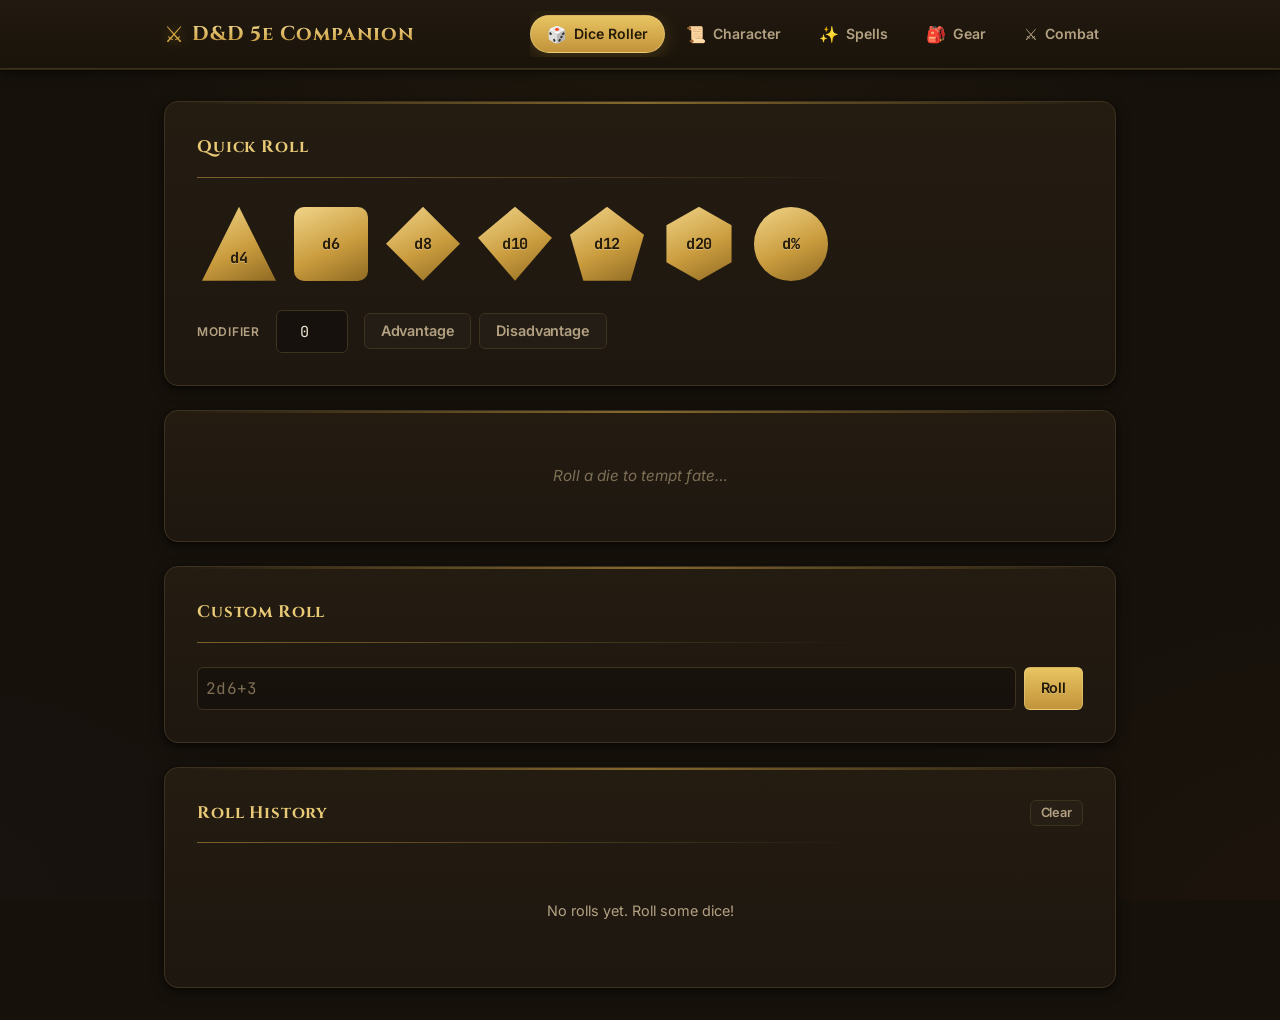
==== commit fce3c8d3: "Add Gear module: money system, starting equipment, inventory, and item shop - New 'Gear' nav module " ====
--- a/index.html
+++ b/index.html
@@ -30,6 +30,10 @@
         <span class="nav-icon">✨</span>
         <span class="nav-label">Spells</span>
       </button>
+      <button class="nav-btn" data-module="equipment">
+        <span class="nav-icon">🎒</span>
+        <span class="nav-label">Gear</span>
+      </button>
       <button class="nav-btn" data-module="combat-tracker">
         <span class="nav-icon">⚔</span>
         <span class="nav-label">Combat</span>
